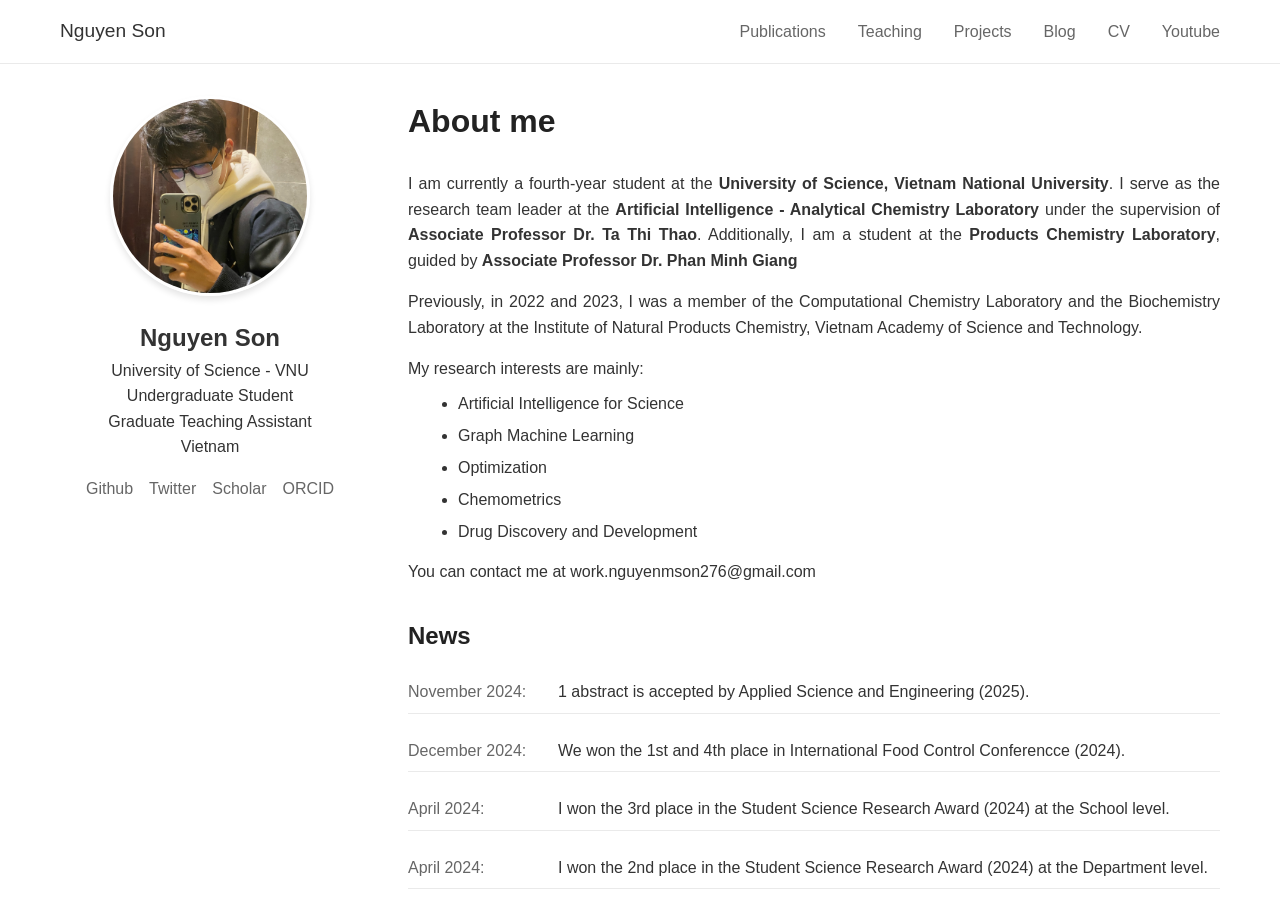
==== index.html @ 0831f874 "Add files via upload" ====
<!DOCTYPE html>
<html lang="en">
<head>
    <meta charset="UTF-8">
    <meta name="viewport" content="width=device-width, initial-scale=1.0">
    <title>Nguyen Son</title>
    <link rel="stylesheet" href="styles.css">
    <link rel="icon" type="image/x-icon" href="icon.ico">
</head>
<body>
    <nav>
        <div class="nav-container">
            <a href="#" class="nav-brand">Nguyen Son</a>
            <button class="mobile-menu-btn" id="menuBtn">
                <span></span>
                <span></span>
                <span></span>
            </button>
            <div class="nav-links" id="navLinks">
                <a href="publications.html">Publications</a>
                <a href="teaching.html">Teaching</a>
                <a href="projects.html">Projects</a>
                <a href="blog.html">Blog</a>
                <a href="files/resume_nguyen_son.pdf">CV</a>
                <a href="https://www.youtube.com/@ngmson_ai">Youtube</a>
            </div>
        </div>
    </nav>

    <div class="container">
        <aside class="sidebar">
            <img src="img/avt2.jpg" alt="Nguyen Son" class="profile-img">
            <h2>Nguyen Son</h2>
            <p>University of Science - VNU</p>
            <p>Undergraduate Student</p>
            <p>Graduate Teaching Assistant</p>
            <p>Vietnam</p>
            <div class="social-links">
                <a href="https://github.com/ngmsonn" title="Github" class="social-icon">
                    <i class="icon-github"></i>
                    <span>Github</span>
                </a>
                <a href="https://x.com/sonmchems" title="Twitter" class="social-icon">
                    <i class="icon-twitter"></i>
                    <span>Twitter</span>
                </a>
                <a href="https://scholar.google.com/citations?user=RpLurfYAAAAJ&hl=vi" title="Google Scholar" class="social-icon">
                    <i class="icon-scholar"></i>
                    <span>Scholar</span>
                </a>
                <a href="https://orcid.org/0009-0001-2732-9709" title="ORCID" class="social-icon">
                    <i class="icon-orcid"></i>
                    <span>ORCID</span>
                </a>
                
            </div>
        </aside>

        <main class="main-content">
            <section>
                <h1>About me</h1>
                <p>I am currently a fourth-year student at the <b>University of Science, Vietnam National University</b>. 
                   I serve as the research team leader at the <b>Artificial Intelligence - Analytical Chemistry Laboratory</b> 
                   under the supervision of <b>Associate Professor Dr. Ta Thi Thao</b>. 
                   Additionally, I am a student at the <b>Products Chemistry Laboratory</b>, 
                   guided by <b>Associate Professor Dr. Phan Minh Giang</b></p>
                <p>Previously, in 2022 and 2023, I was a member of the Computational Chemistry Laboratory and the Biochemistry Laboratory at the Institute of Natural Products Chemistry, Vietnam Academy of Science and Technology. </p>
                <div class="research-interests">
                    <p>My research interests are mainly:</p>
                    <ul class="research-list">
                      <li>Artificial Intelligence for Science</li>
                      <li>Graph Machine Learning</li>
                      <li>Optimization</li>
                      <li>Chemometrics</li>
                      <li>Drug Discovery and Development</li>
                    </ul>
                  </div>
                <p>You can contact me at work.nguyenmson276@gmail.com</p>
            </section>

            <section>
                <h2>News</h2>
                <div class="news-list">
                    <div class="news-item">
                        <span class="news-date">November 2024:</span>
                        <span>1 abstract is accepted by Applied Science and Engineering (2025).</span>
                    </div>
                    <div class="news-item">
                        <span class="news-date">December 2024:</span>
                        <span>We won the 1st and 4th place in International Food Control Conferencce (2024).</span> 
                    </div>
                    <div class="news-item">
                        <span class="news-date">April 2024:</span>
                        <span>I won the 3rd place in the Student Science Research Award (2024) at the School level.</span>
                    </div>
                    <div class="news-item">
                        <span class="news-date">April 2024:</span>
                        <span>I won the 2nd place in the Student Science Research Award (2024) at the Department level.</span>
                    </div>
                </div>
            </section>
        </main>
    </div>

    <script src="script.js"></script>
</body>
</html>
---- styles.css ----
* {
    margin: 0;
    padding: 0;
    box-sizing: border-box;
}

body {
    font-family: -apple-system, BlinkMacSystemFont, 'Segoe UI', Roboto, Oxygen, Ubuntu, Cantarell, sans-serif;
    line-height: 1.6;
    color: #333;
    background-color: #fff;
}

/* Navigation */
nav {
    border-bottom: 1px solid #eaeaea;
    padding: 1rem 0;
    background-color: #fff;
    position: sticky;
    top: 0;
    z-index: 1000;
}

.nav-container {
    max-width: 1200px;
    margin: 0 auto;
    display: flex;
    justify-content: space-between;
    align-items: center;
    padding: 0 20px;
}

.nav-brand {
    font-size: 1.2rem;
    font-weight: 500;
    color: #333;
    text-decoration: none;
    transition: color 0.3s ease;
}

.nav-brand:hover {
    color: #0066cc;
}

.nav-links {
    display: flex;
    gap: 2rem;
}

.nav-links a {
    color: #666;
    text-decoration: none;
    transition: color 0.2s;
    position: relative;
}

.nav-links a:hover {
    color: #0066cc;
}

.nav-links a::after {
    content: '';
    position: absolute;
    width: 0;
    height: 2px;
    bottom: -4px;
    left: 0;
    background-color: #0066cc;
    transition: width 0.3s ease;
}

.nav-links a:hover::after {
    width: 100%;
}

/* Mobile menu button */
.mobile-menu-btn {
    display: none;
    background: none;
    border: none;
    cursor: pointer;
    padding: 5px;
}

.mobile-menu-btn span {
    display: block;
    width: 25px;
    height: 3px;
    background-color: #333;
    margin: 5px 0;
    transition: all 0.3s ease;
}

/* Main container */
.container {
    max-width: 1200px;
    margin: 2rem auto;
    padding: 0 20px;
    display: grid;
    grid-template-columns: 300px 1fr;
    gap: 3rem;
}

/* Sidebar */
.sidebar {
    text-align: center;
}

.profile-img {
    width: 200px;
    height: 200px;
    border-radius: 50%;
    object-fit: cover;
    margin-bottom: 1rem;
    border: 3px solid #fff;
    box-shadow: 0 4px 6px rgba(0, 0, 0, 0.1);
    transition: transform 0.3s ease;
}

.profile-img:hover {
    transform: scale(1.05);
}

.social-links {
    display: flex;
    justify-content: center;
    gap: 1rem;
    margin-top: 1rem;
}

.social-icon {
    color: #666;
    text-decoration: none;
    transition: color 0.2s;
}

.social-icon:hover {
    color: #0066cc;
}

/* Main content */
.main-content h1 {
    font-size: 2rem;
    margin-bottom: 1.5rem;
    color: #222;
    text-align: justify;
}

.main-content h2 {
    font-size: 1.5rem;
    margin: 2rem 0 1rem;
    color: #222;
    text-align: justify;
}

.main-content p {
    margin-bottom: 1rem;
    text-align: justify;
}

.content-text {
    max-width: 800px;
    margin: 0 auto;
    padding: 20px;
    text-align: justify;
    line-height: 1.6;
    font-size: 16px;
}

.content-text p {
    margin-bottom: 15px;
    text-indent: 0;
    padding: 0;
}

.link {
    color: #0D92F4;
    text-decoration: none;
    border-bottom: 1px solid transparent;
    transition: border-color 0.2s;
}

.link:hover {
    border-color: #0D92F4;
}

/* News section */
.news-list {
    display: flex;
    flex-direction: column;
    gap: 1rem;
}

.news-item {
    display: flex;
    padding: 0.5rem 0;
    border-bottom: 1px solid #eaeaea;
}

.news-date {
    width: 150px;
    font-weight: 500;
    flex-shrink: 0;
    color: #666;
}

/*List*/
.research-interests {
    margin-bottom: 15px;
  }
  
  .research-interests p {
    margin-bottom: 10px;
  }
  
  .research-list {
    margin-left: 30px;  /* Thụt lề trái */
    list-style-type: disc;  /* Kiểu dấu chấm tròn */
    padding-left: 20px;  /* Khoảng cách từ dấu chấm đến text */
  }
  
  .research-list li {
    margin-bottom: 8px;
    line-height: 1.5;
  }


/* Responsive design */
@media (max-width: 768px) {
    .container {
        grid-template-columns: 1fr;
    }

    .mobile-menu-btn {
        display: block;
    }

    .nav-links {
        display: none;
        width: 100%;
        position: absolute;
        top: 100%;
        left: 0;
        background-color: #fff;
        padding: 1rem;
        box-shadow: 0 2px 4px rgba(0, 0, 0, 0.1);
    }

    .nav-links.active {
        display: flex;
        flex-direction: column;
        align-items: center;
        gap: 1rem;
    }

    .nav-container {
        flex-wrap: wrap;
    }
}
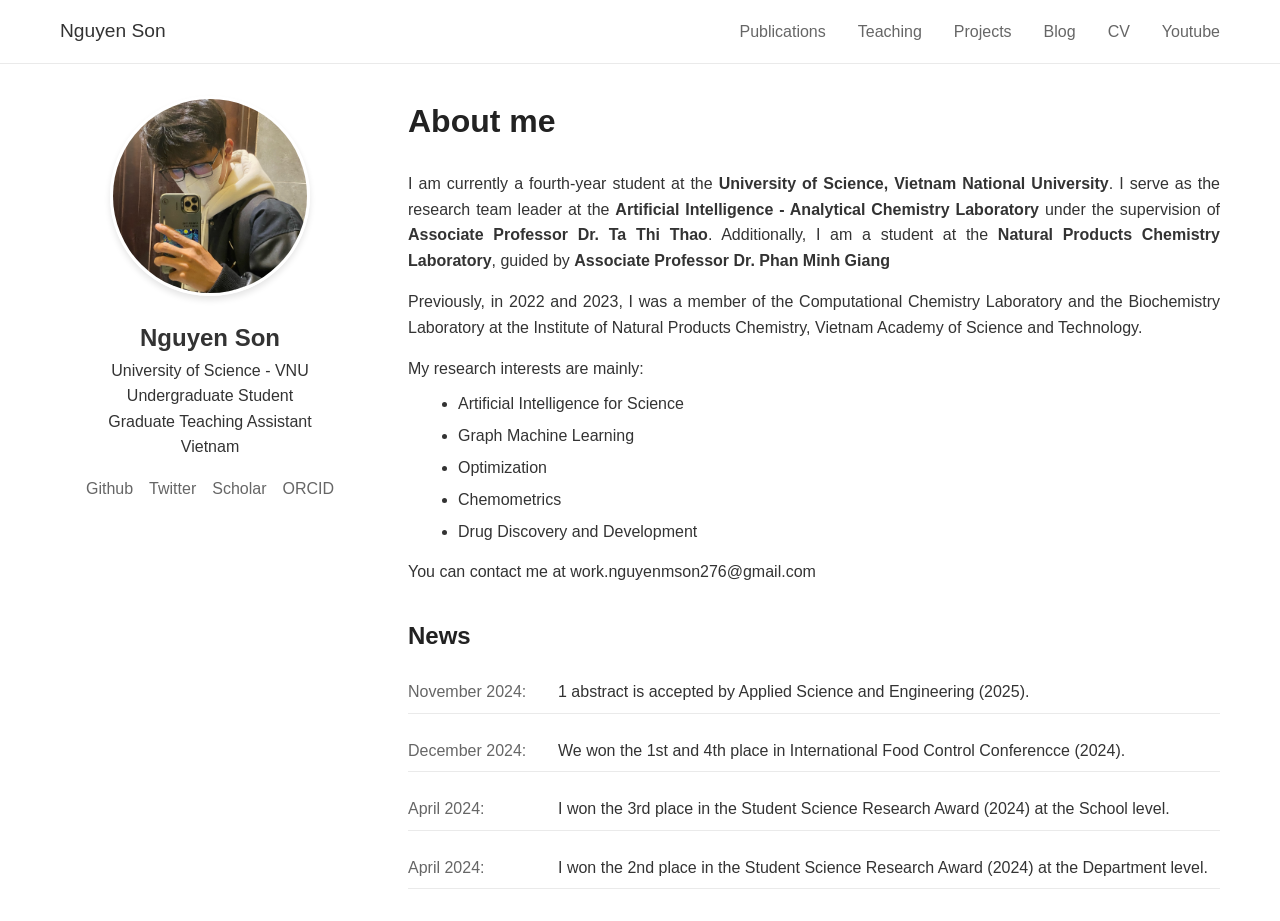
==== commit b53b763c: "Update index.html" ====
--- a/index.html
+++ b/index.html
@@ -62,7 +62,7 @@
                 <p>I am currently a fourth-year student at the <b>University of Science, Vietnam National University</b>. 
                    I serve as the research team leader at the <b>Artificial Intelligence - Analytical Chemistry Laboratory</b> 
                    under the supervision of <b>Associate Professor Dr. Ta Thi Thao</b>. 
-                   Additionally, I am a student at the <b>Products Chemistry Laboratory</b>, 
+                   Additionally, I am a student at the <b>Natural Products Chemistry Laboratory</b>, 
                    guided by <b>Associate Professor Dr. Phan Minh Giang</b></p>
                 <p>Previously, in 2022 and 2023, I was a member of the Computational Chemistry Laboratory and the Biochemistry Laboratory at the Institute of Natural Products Chemistry, Vietnam Academy of Science and Technology. </p>
                 <div class="research-interests">
@@ -104,4 +104,4 @@
 
     <script src="script.js"></script>
 </body>
-</html>+</html>
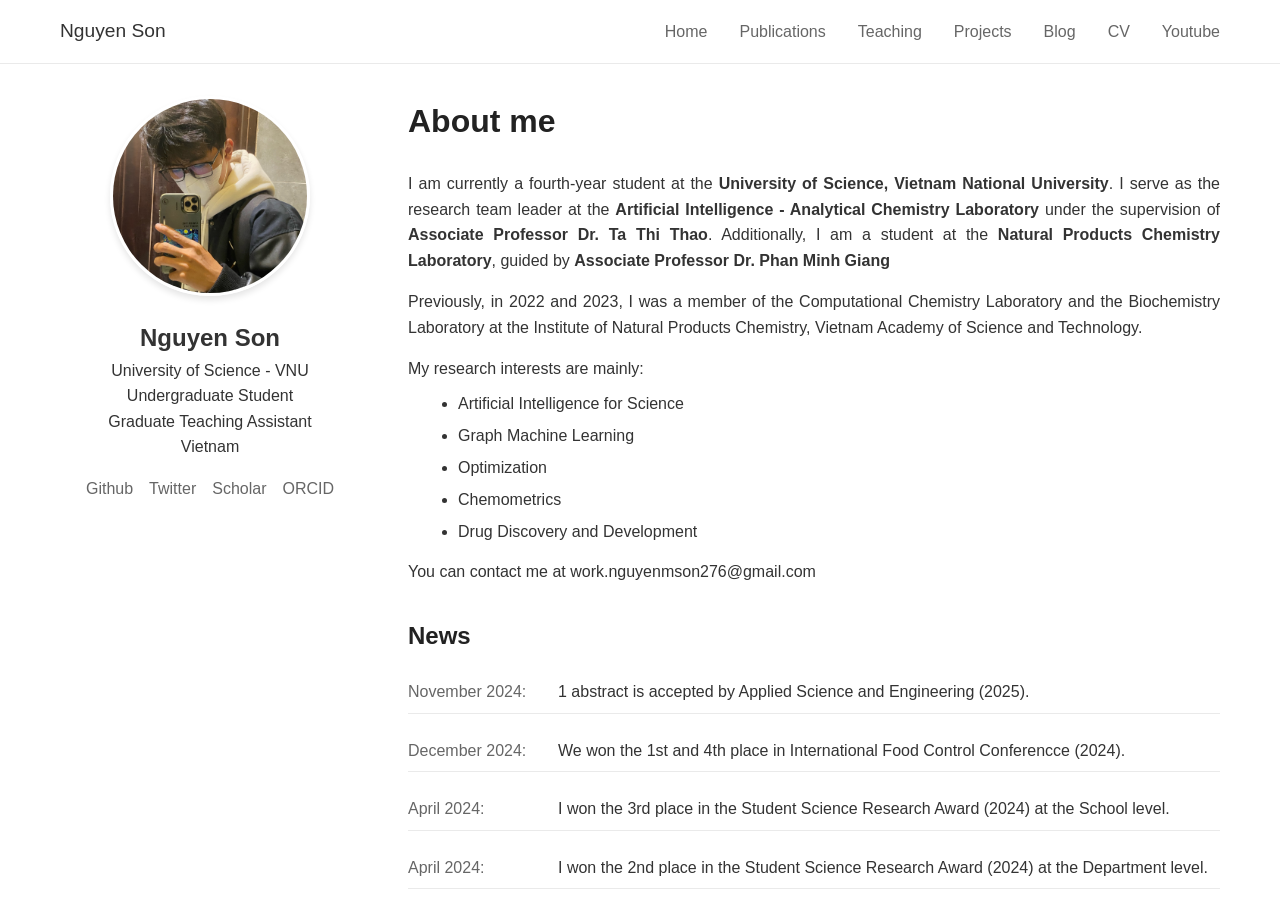
==== commit b96c123f: "Update index.html" ====
--- a/index.html
+++ b/index.html
@@ -17,6 +17,7 @@
                 <span></span>
             </button>
             <div class="nav-links" id="navLinks">
+                <a href="#">Home</a>
                 <a href="publications.html">Publications</a>
                 <a href="teaching.html">Teaching</a>
                 <a href="projects.html">Projects</a>
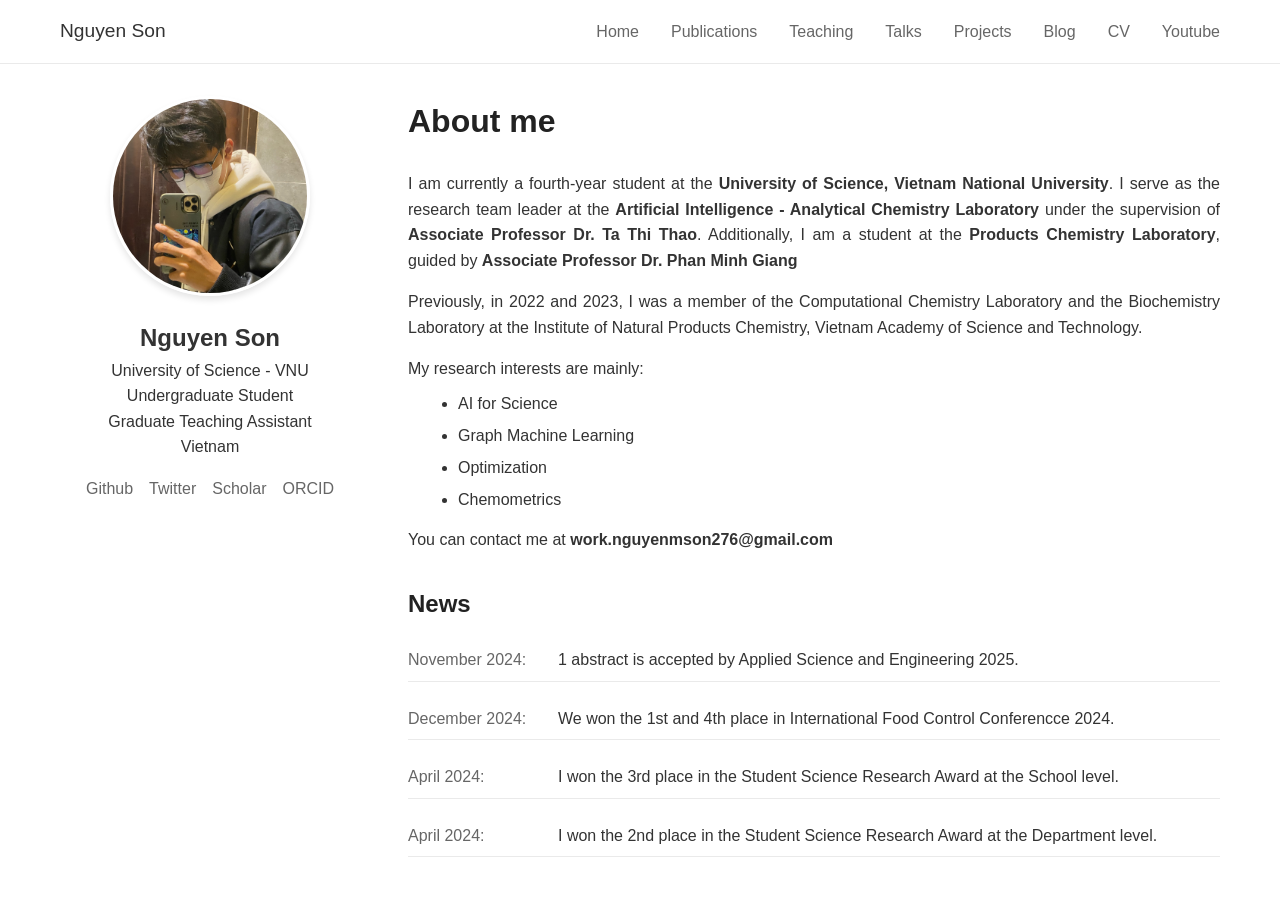
==== commit f43fe937: "Update index.html" ====
--- a/index.html
+++ b/index.html
@@ -20,6 +20,7 @@
                 <a href="#">Home</a>
                 <a href="publications.html">Publications</a>
                 <a href="teaching.html">Teaching</a>
+                <a href="talks.html">Talks</a>
                 <a href="projects.html">Projects</a>
                 <a href="blog.html">Blog</a>
                 <a href="files/resume_nguyen_son.pdf">CV</a>
@@ -58,47 +59,54 @@
         </aside>
 
         <main class="main-content">
+            <!-- Giới thiệu bản thân -->
             <section>
                 <h1>About me</h1>
                 <p>I am currently a fourth-year student at the <b>University of Science, Vietnam National University</b>. 
                    I serve as the research team leader at the <b>Artificial Intelligence - Analytical Chemistry Laboratory</b> 
                    under the supervision of <b>Associate Professor Dr. Ta Thi Thao</b>. 
-                   Additionally, I am a student at the <b>Natural Products Chemistry Laboratory</b>, 
+                   Additionally, I am a student at the <b>Products Chemistry Laboratory</b>, 
                    guided by <b>Associate Professor Dr. Phan Minh Giang</b></p>
                 <p>Previously, in 2022 and 2023, I was a member of the Computational Chemistry Laboratory and the Biochemistry Laboratory at the Institute of Natural Products Chemistry, Vietnam Academy of Science and Technology. </p>
                 <div class="research-interests">
                     <p>My research interests are mainly:</p>
                     <ul class="research-list">
-                      <li>Artificial Intelligence for Science</li>
+                      <li>AI for Science</li>
                       <li>Graph Machine Learning</li>
                       <li>Optimization</li>
                       <li>Chemometrics</li>
-                      <li>Drug Discovery and Development</li>
+                      
                     </ul>
                   </div>
-                <p>You can contact me at work.nguyenmson276@gmail.com</p>
+                <p>You can contact me at <b>work.nguyenmson276@gmail.com</b></p>
             </section>
 
+            <!-- Tin tức mới -->
             <section>
                 <h2>News</h2>
                 <div class="news-list">
                     <div class="news-item">
                         <span class="news-date">November 2024:</span>
-                        <span>1 abstract is accepted by Applied Science and Engineering (2025).</span>
+                        <span>1 abstract is accepted by Applied Science and Engineering 2025.</span>
                     </div>
                     <div class="news-item">
                         <span class="news-date">December 2024:</span>
-                        <span>We won the 1st and 4th place in International Food Control Conferencce (2024).</span> 
+                        <span>We won the 1st and 4th place in International Food Control Conferencce 2024.</span> 
                     </div>
                     <div class="news-item">
                         <span class="news-date">April 2024:</span>
-                        <span>I won the 3rd place in the Student Science Research Award (2024) at the School level.</span>
+                        <span>I won the 3rd place in the Student Science Research Award at the School level.</span>
                     </div>
                     <div class="news-item">
                         <span class="news-date">April 2024:</span>
-                        <span>I won the 2nd place in the Student Science Research Award (2024) at the Department level.</span>
+                        <span>I won the 2nd place in the Student Science Research Award at the Department level.</span>
                     </div>
                 </div>
+            </section>
+
+            <!-- Chia sẻ cuộc sống cá nhân -->
+            <section>
+                <h2></h2>
             </section>
         </main>
     </div>
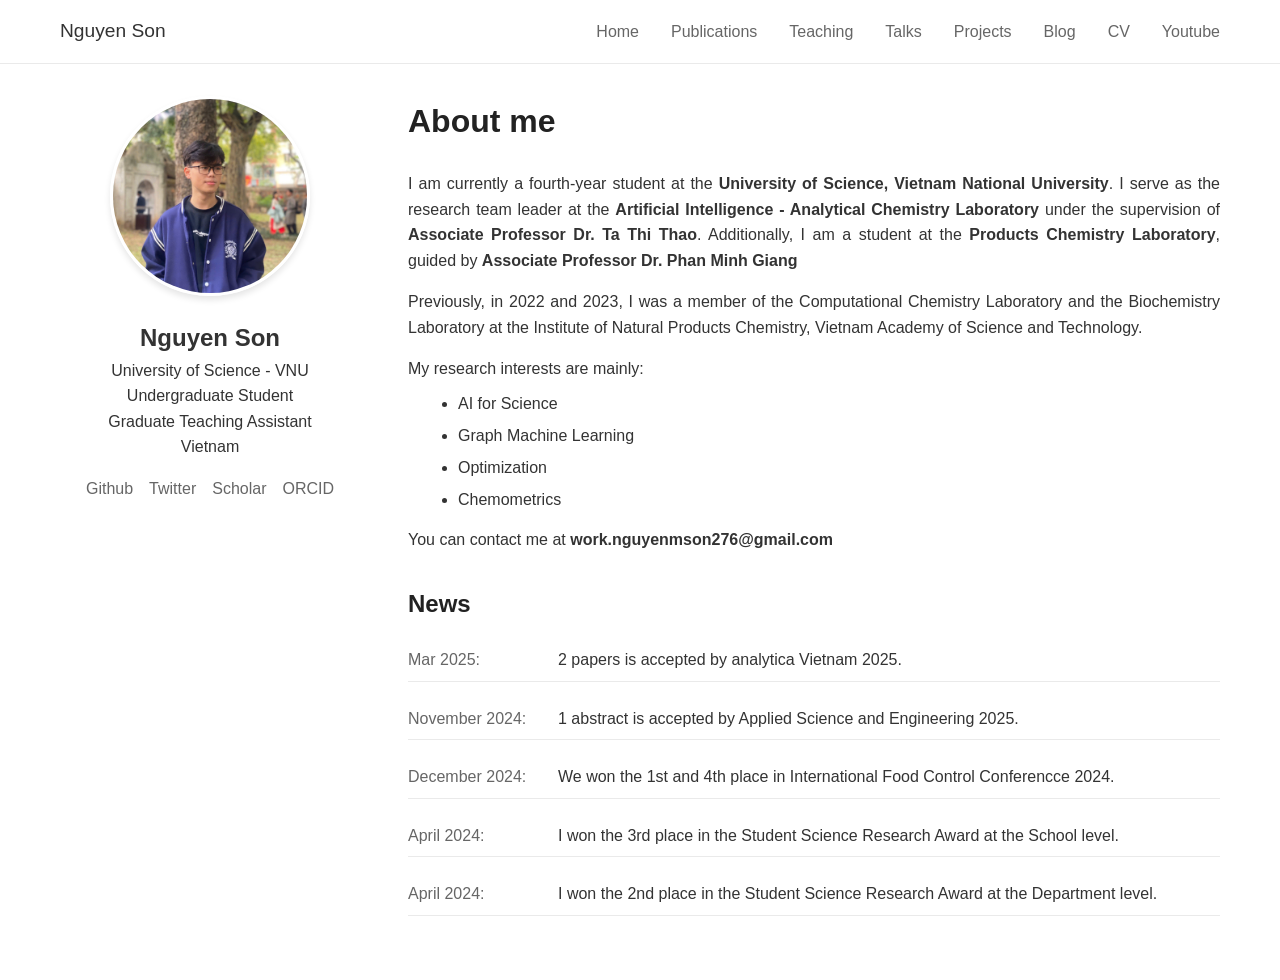
==== commit 8e7f76df: "Update index.html" ====
--- a/index.html
+++ b/index.html
@@ -86,6 +86,10 @@
                 <h2>News</h2>
                 <div class="news-list">
                     <div class="news-item">
+                        <span class="news-date">Mar 2025:</span>
+                        <span>2 papers is accepted by analytica Vietnam 2025.</span>
+                    </div>
+                    <div class="news-item">
                         <span class="news-date">November 2024:</span>
                         <span>1 abstract is accepted by Applied Science and Engineering 2025.</span>
                     </div>
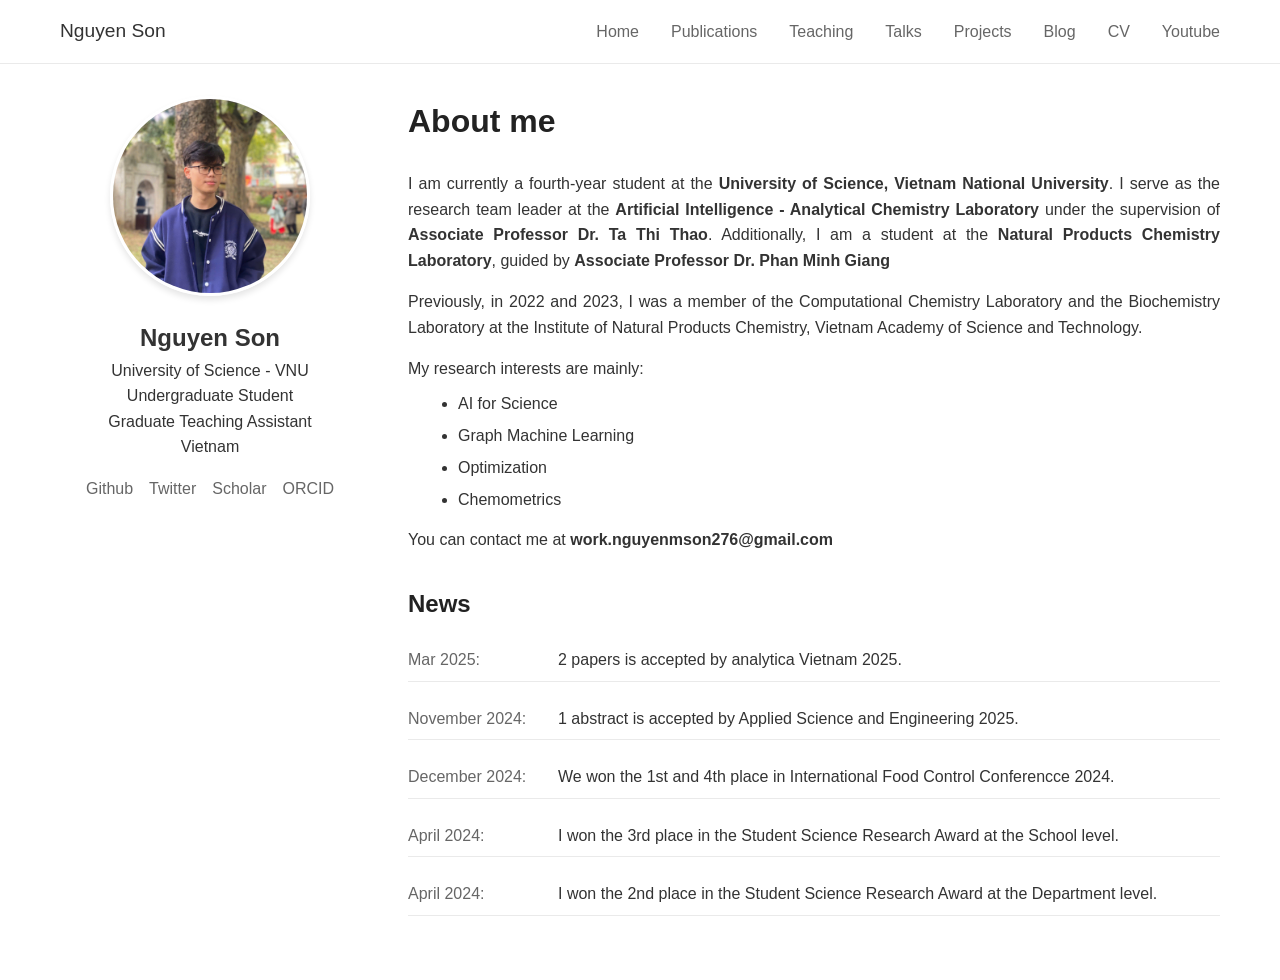
==== commit 05d80770: "Update index.html" ====
--- a/index.html
+++ b/index.html
@@ -65,7 +65,7 @@
                 <p>I am currently a fourth-year student at the <b>University of Science, Vietnam National University</b>. 
                    I serve as the research team leader at the <b>Artificial Intelligence - Analytical Chemistry Laboratory</b> 
                    under the supervision of <b>Associate Professor Dr. Ta Thi Thao</b>. 
-                   Additionally, I am a student at the <b>Products Chemistry Laboratory</b>, 
+                   Additionally, I am a student at the <b>Natural Products Chemistry Laboratory</b>, 
                    guided by <b>Associate Professor Dr. Phan Minh Giang</b></p>
                 <p>Previously, in 2022 and 2023, I was a member of the Computational Chemistry Laboratory and the Biochemistry Laboratory at the Institute of Natural Products Chemistry, Vietnam Academy of Science and Technology. </p>
                 <div class="research-interests">
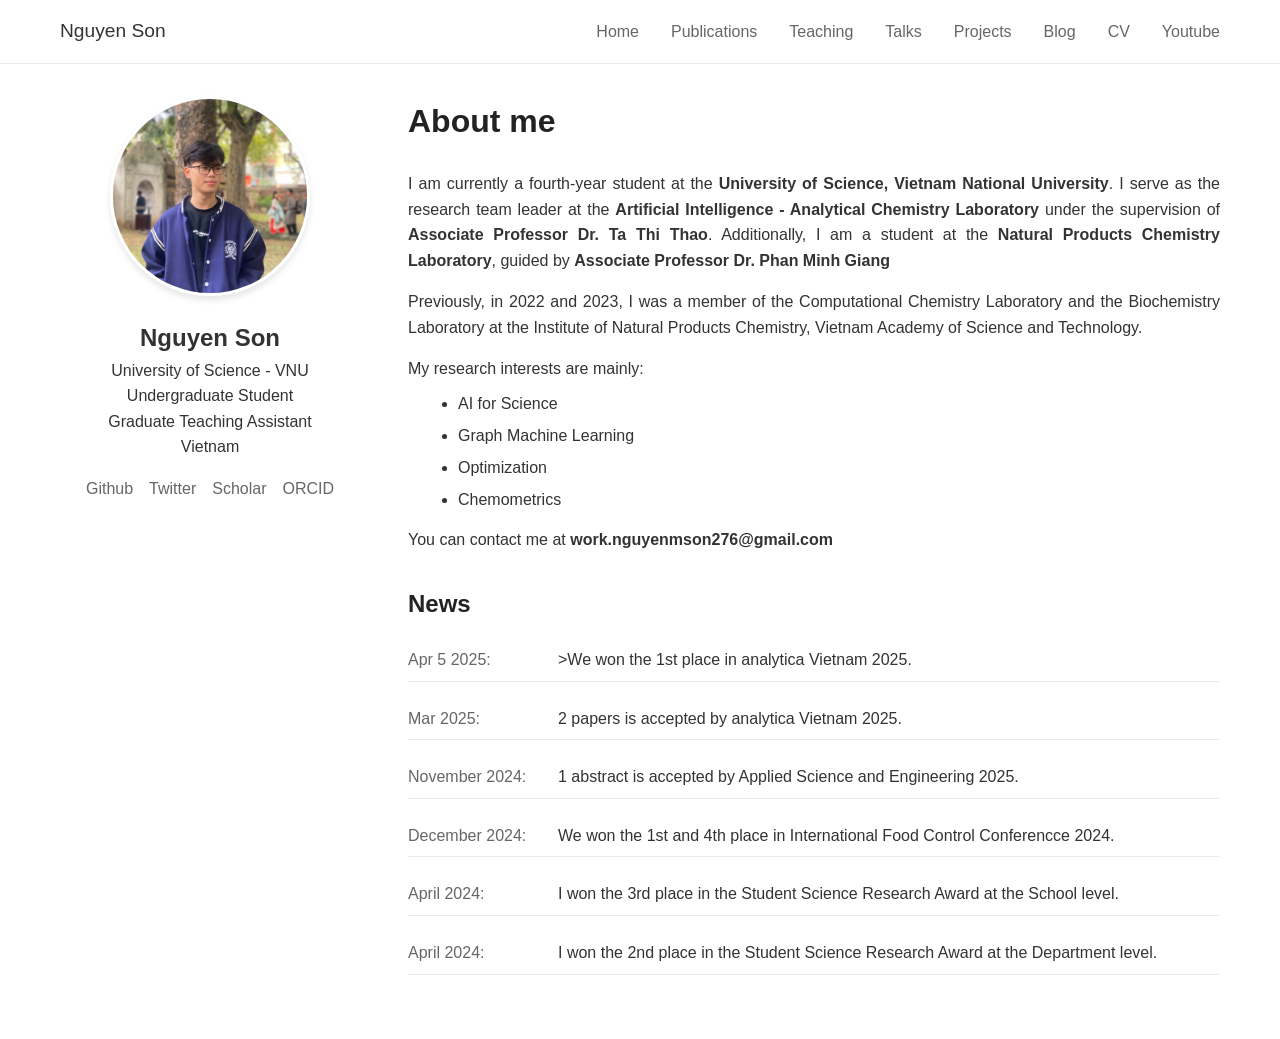
==== commit 3c43bfb0: "Update index.html" ====
--- a/index.html
+++ b/index.html
@@ -85,6 +85,12 @@
             <section>
                 <h2>News</h2>
                 <div class="news-list">
+
+                    <div class="news-item">
+                        <span class="news-date">Apr 5 2025:</span>
+                        <span>>We won the 1st place in analytica Vietnam 2025.</span>
+                    </div>
+                    
                     <div class="news-item">
                         <span class="news-date">Mar 2025:</span>
                         <span>2 papers is accepted by analytica Vietnam 2025.</span>
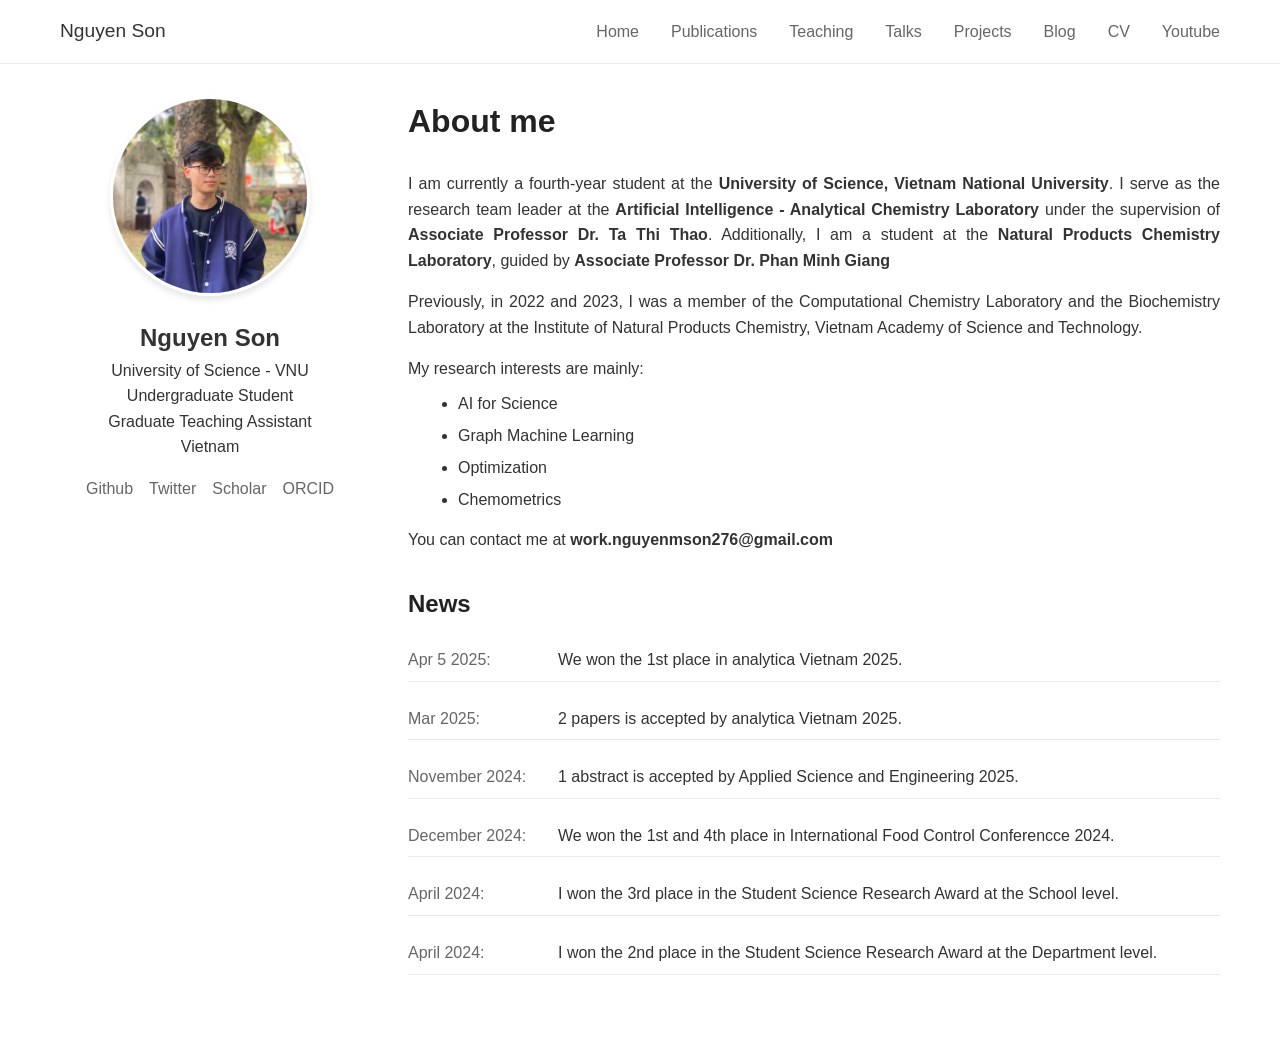
==== commit 0ea45dd7: "Update index.html" ====
--- a/index.html
+++ b/index.html
@@ -88,7 +88,7 @@
 
                     <div class="news-item">
                         <span class="news-date">Apr 5 2025:</span>
-                        <span>>We won the 1st place in analytica Vietnam 2025.</span>
+                        <span>We won the 1st place in analytica Vietnam 2025.</span>
                     </div>
                     
                     <div class="news-item">
